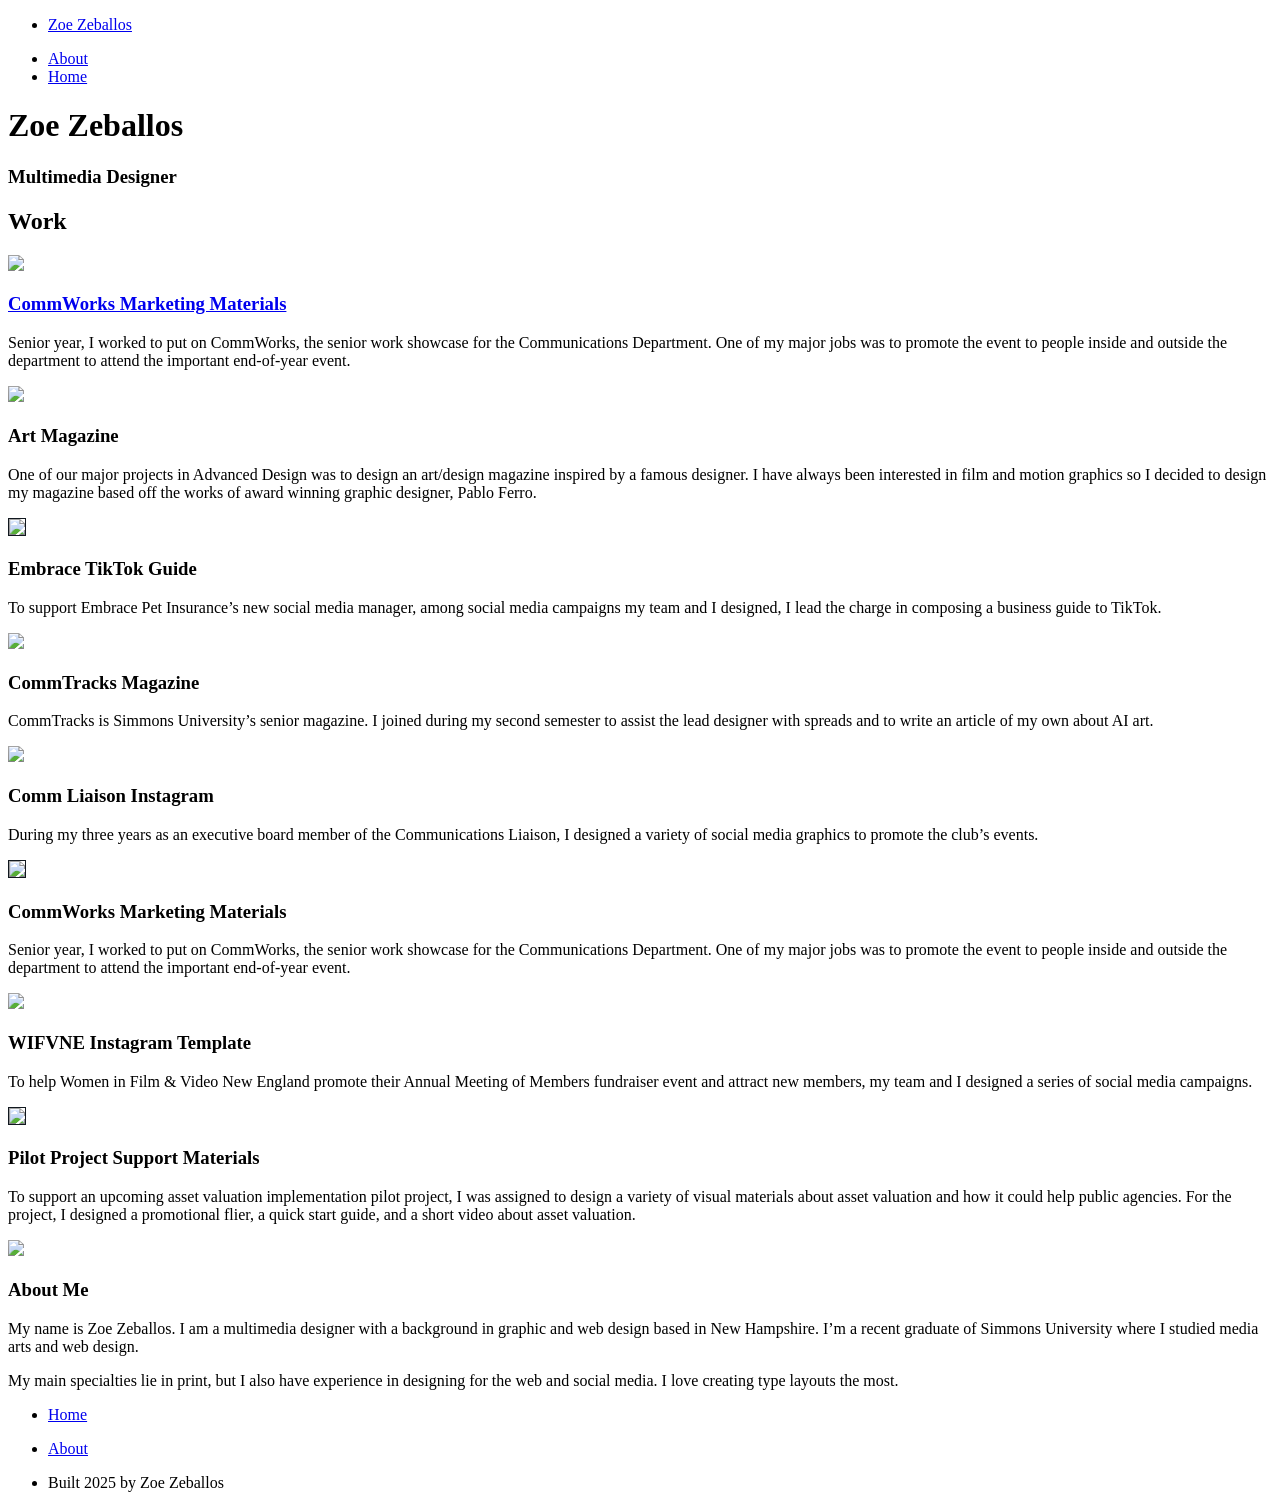
==== index.html @ 1ee5b4a7 "Create index.html" ====
<!DOCTYPE html>
<html lang="en-us">

  <head>
    <meta charset="UTF-8">
    <meta name="viewport" content="width=device-width, initial-scale=1.0">
    <title>Zoe Zeballos</title>
    
    <link href="/ZZportfolio/normalize.css" rel="stylesheet" type="text/css" media="all">
    <link href="/ZZportfolio/style.css" rel="stylesheet" type="text/css" media="all">
    
  </head>
  
  <body>
  
  
  
    <header>
    
    
      <nav class="nav">
        <div class="nav-left">
            <ul>
                <li><div class="logo"><a href="https://zmzebra.neocities.org/ZZportfolio/">Zoe Zeballos</a></div></li>
            </ul>
        </div>
        <div class="nav-right">
            <ul>
                <li><a href="https://zmzebra.neocities.org/ZZportfolio/about">About</a></li>
                <li><a href="https://zmzebra.neocities.org/ZZportfolio/">Home</a></li>
            </ul>
        </div>
      </nav>
      
     
      <div id="splash"><h1>Zoe Zeballos</h1> <h3>Multimedia Designer</h3></div>
    </header>
    
        
    <main>
    
    
    <section>
    <span class="gallery"><h1>Work</h1></span>
      
          <div class="row">
            <div class="column">
              <a href="https://zmzebra.neocities.org/ZZportfolio/projects/commworks"><img src="img/CWinstagram.png"></a> <div class="caption"><a href="https://zmzebra.neocities.org/ZZportfolio/projects/commworks"><h3>CommWorks Marketing Materials</h3></a><p>Senior year, I worked to put on CommWorks, the senior work showcase for the Communications Department. One of my major jobs was to promote the event to people inside and outside the department to attend the important end-of-year event.</p></div>
              <img src="thumbnails/AMthumb.jpg"> <div class="caption"><h3>Art Magazine</h3><p>One of our major projects in Advanced Design was to design an art/design magazine inspired by a famous designer. I have always been interested in film and motion graphics so I decided to design my magazine based off the works of award winning graphic designer, Pablo Ferro.</p></div>
              <img src="thumbnails/EMBRACEthumb.png" style="border: solid 1px #11181F;"> <div class="caption"><h3>Embrace TikTok Guide</h3><p>To support Embrace Pet Insurance’s new social media manager, among social media campaigns my team and I designed, I lead the charge in composing a business guide to TikTok.</p></div>
            
              
          
            </div>
          <div class="column">
            <img src="thumbnails/CTthumb.png"> <div class="caption"><h3>CommTracks Magazine</h3><p>CommTracks is Simmons University’s senior magazine. I joined during my second semester to assist the lead designer with spreads and to write an article of my own about AI art. </p></div>
            <img src="img/CLcards.png"> <div class="caption"><h3>Comm Liaison Instagram</h3><p>During my three years as an executive board member of the Communications Liaison, I designed a variety of social media graphics to promote the club’s events.</p></div>
            <img src="thumbnails/ECthumb.png" style="border: solid 1px #11181F;"> <div class="caption"><h3>CommWorks Marketing Materials</h3><p>Senior year, I worked to put on CommWorks, the senior work showcase for the Communications Department. One of my major jobs was to promote the event to people inside and outside the department to attend the important end-of-year event.</p></div>
            
      
        </div>
          <div class="column">
            <img src="img/WIF1.png"> <div class="caption"><h3>WIFVNE Instagram Template</h3><p>To help Women in Film & Video New England promote their Annual Meeting of Members fundraiser event and attract new members, my team and I designed a series of social media campaigns.</p></div>
            <img src="thumbnails/AVthumb.png" style="border: solid 1px #11181F;"> <div class="caption"><h3>Pilot Project Support Materials</h3><p>To support an upcoming asset valuation implementation pilot project, I was assigned to design a variety of visual materials about asset valuation and how it could help public agencies. For the project, I designed a promotional flier, a quick start guide, and a short video about asset valuation.</p></div>
            
        
        </div>
      </div>
    </section>
    
    <section>
      <div class="about-row">
              <div class="about-column">
                <img src="img/pfpBorder.jpg">
                
              </div>
              
            <div class="about-column">
              <div class="centerbox"><h3>About Me</h3><p>My name is Zoe Zeballos. I am a multimedia designer with a background in graphic and web design based in New Hampshire. I’m a recent graduate of Simmons University where I studied media arts and web design.</p>

                <p>My main specialties lie in print, but I also have experience in designing for the web and social media. I love creating type layouts the most.</p>
              </div>
              </div>
      </div>
    </section>
    </main>
    <footer>
    
      <div class="foot-nav">
        <div class="foot-left">
            <ul>
                
                
                <li><p><a href="https://zmzebra.neocities.org/ZZportfolio/">Home</a></p></li>
                <li><p><a href="https://zmzebra.neocities.org/ZZportfolio/about">About</a></p></li>
            </ul>
        </div>
        <div class="foot-right">
            <ul>
                <li><div class="credit"><p>Built 2025 by Zoe Zeballos</p></div></li>
            </ul>
            </div>
       
      </div>
    </footer>

  </body>
</html>
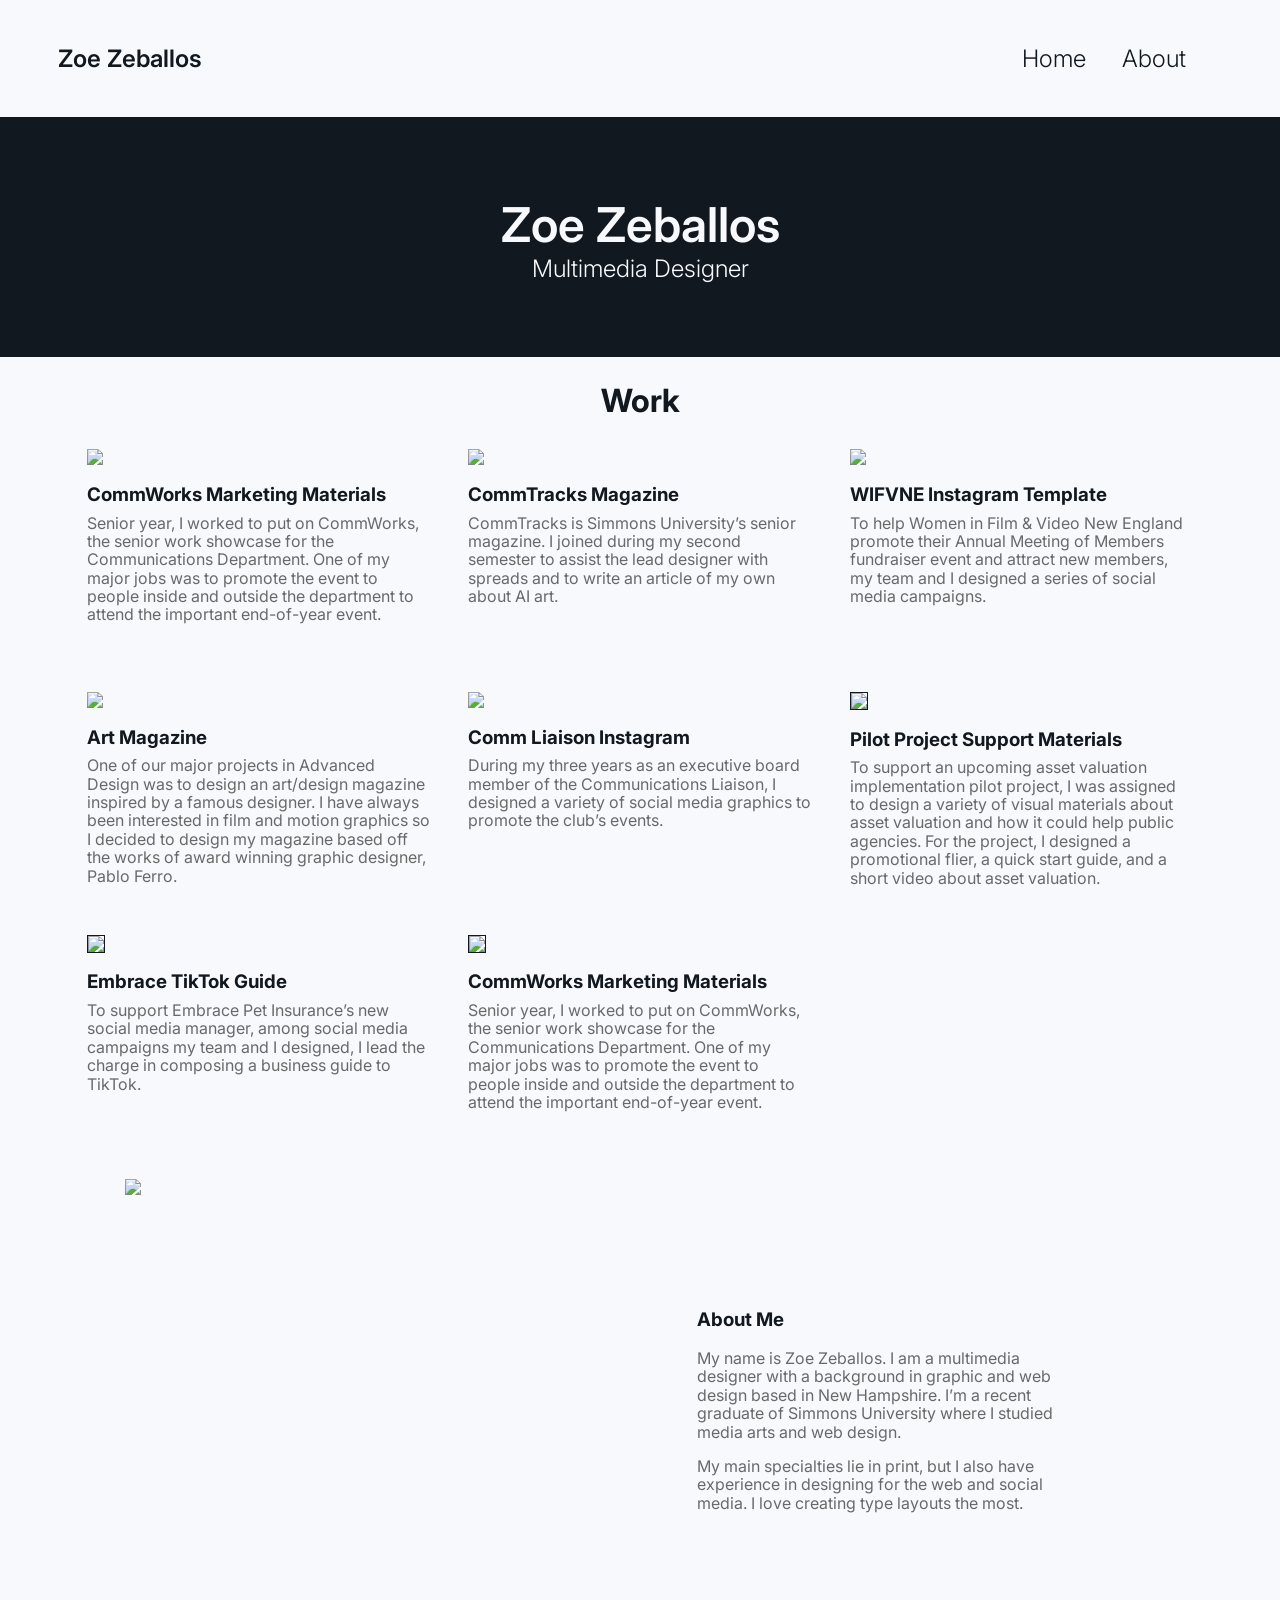
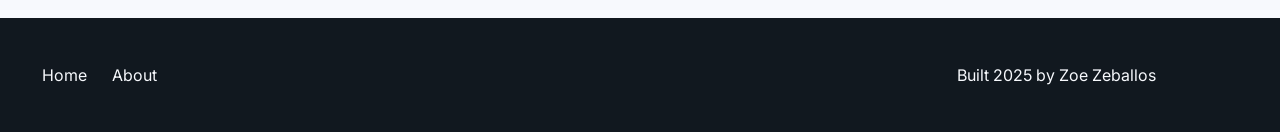
==== commit db6b7a94: "Update index.html" ====
--- a/index.html
+++ b/index.html
@@ -6,8 +6,8 @@
     <meta name="viewport" content="width=device-width, initial-scale=1.0">
     <title>Zoe Zeballos</title>
     
-    <link href="/ZZportfolio/normalize.css" rel="stylesheet" type="text/css" media="all">
-    <link href="/ZZportfolio/style.css" rel="stylesheet" type="text/css" media="all">
+    <link href="normalize.css" rel="stylesheet" type="text/css" media="all">
+    <link href="style.css" rel="stylesheet" type="text/css" media="all">
     
   </head>
   
@@ -21,13 +21,13 @@
       <nav class="nav">
         <div class="nav-left">
             <ul>
-                <li><div class="logo"><a href="https://zmzebra.neocities.org/ZZportfolio/">Zoe Zeballos</a></div></li>
+                <li><div class="logo"><a href="index.html">Zoe Zeballos</a></div></li>
             </ul>
         </div>
         <div class="nav-right">
             <ul>
-                <li><a href="https://zmzebra.neocities.org/ZZportfolio/about">About</a></li>
-                <li><a href="https://zmzebra.neocities.org/ZZportfolio/">Home</a></li>
+                <li><a href="about.html">About</a></li>
+                <li><a href="index.html">Home</a></li>
             </ul>
         </div>
       </nav>
@@ -91,8 +91,8 @@
             <ul>
                 
                 
-                <li><p><a href="https://zmzebra.neocities.org/ZZportfolio/">Home</a></p></li>
-                <li><p><a href="https://zmzebra.neocities.org/ZZportfolio/about">About</a></p></li>
+                <li><p><a href="index.html">Home</a></p></li>
+                <li><p><a href="about.html">About</a></p></li>
             </ul>
         </div>
         <div class="foot-right">
--- a/style.css
+++ b/style.css
@@ -0,0 +1,512 @@
+/*FONTS*/
+@import url('https://fonts.googleapis.com/css2?family=Lato:ital,wght@0,100;0,300;0,400;0,700;0,900;1,100;1,300;1,400;1,700;1,900&display=swap');
+@import url('https://fonts.googleapis.com/css2?family=Lato:ital,wght@0,100;0,300;0,400;0,700;0,900;1,100;1,300;1,400;1,700;1,900&family=Roboto:ital,wght@0,100..900;1,100..900&display=swap');
+@import url('https://fonts.googleapis.com/css2?family=Inter:ital,opsz,wght@0,14..32,100..900;1,14..32,100..900&family=Lato:ital,wght@0,100;0,300;0,400;0,700;0,900;1,100;1,300;1,400;1,700;1,900&family=Roboto:ital,wght@0,100..900;1,100..900&display=swap');
+
+/*Global*/
+html {
+  background-color:#f7f9fd;
+  }
+
+#site-container {
+  width:100%;
+  border-radius: 10px;
+  margin:1.5%;
+  margin-top:2%;
+  color: #f7f9fd;
+  font-family: Verdana;
+} 
+
+
+header {
+  width:100%;
+  margin:0%;
+  margin-top:0%;
+  color: #11181F;
+  font-family: "Inter", Verdana, sans-serif;
+  background:#f7f9fd;
+  
+  
+}
+
+/* visited link */
+header a:visited {
+  color: #11181F;
+}
+
+#splash{
+  width:100%;
+  margin: auto;
+  background:#11181F;
+  color:#f7f9fd;
+  text-align: center;
+  padding-top:5%;
+  padding-bottom:5%;
+}
+
+#splash h1{
+  font-size:3em;
+  line-height:.5em;
+  font-weight:600;
+  
+}
+
+#splash h3{
+  font-size:1.5em;
+  line-height:0em;
+  font-weight:300;
+}
+
+@media screen and (max-width: 1000px) {
+  #splash{
+    width:100%;
+    margin: auto;
+    background:#11181F;
+    color:#f7f9fd;
+    text-align: center;
+    padding-top:5%;
+    padding-bottom:5%;
+  }
+  
+  #splash h1{
+    font-size:2em;
+    line-height:1em;
+    font-weight:600;
+    
+  }
+  
+  #splash h3{
+    font-size:1em;
+    font-weight:300;
+  }
+}
+
+main {
+  /*background-color:coral;*/
+  margin:5%;
+  padding-bottom:2%;
+  margin-top:2%;
+  color: #11181F;
+  font-family: "Inter", Verdana, sans-serif;
+}
+
+.gallery h1 {
+  font-weight:700;
+  text-align:center;
+}
+        
+.responsive {
+          padding: 0 6px;
+          float: left;
+          width: 24.99999%;
+        }
+        
+@media only screen and (max-width: 700px) {
+          .responsive {
+            width: 49.99999%;
+            margin: 6px 0;
+          }
+        }
+        
+@media only screen and (max-width: 500px) {
+          .responsive {
+            width: 100%;
+          }
+        }
+
+
+/*Nav*/
+nav {
+    padding: 3%;
+    margin:.5%;
+    margin-left:1.5%;
+    margin-right:1.5%;
+    font-size:1.5em;
+
+}
+nav ul {
+    list-style-type: none;
+    margin: 0;
+    padding: 0;
+    overflow: hidden;
+}
+
+nav a {
+    display: block;
+    width: 100px;
+    text-decoration:none;
+    color:#11181F;
+    font-weight:300;
+}
+
+nav a:hover, a:active {
+  color: gray;
+  
+}
+
+nav .logo a {
+    display: block;
+    width: 600px;
+    text-decoration:none;
+    font-weight:600;
+    color:#11181F;
+}
+
+.nav-left {
+    float: left;
+}
+
+.nav-left ul li {
+    float: left;
+}
+
+.nav-right ul li {
+    float: right;
+}
+
+
+/* Responsive layout  */
+@media screen and (max-width: 1000px) {
+  nav {
+    flex: 100%;
+    max-width: 100%;
+
+  }
+  
+  nav a{
+    flex: 100%;
+    width:80px;
+  }  
+
+  nav .logo a{
+    flex: 100%;
+    width:150px;
+  }
+}
+
+/* Responsive layout  */
+@media screen and (max-width: 500px) {
+  nav {
+    flex: 100%;
+    max-width: 100%;
+    margin-top: 4%;
+    margin-bottom:4%;
+  }
+  
+  nav a{
+    flex: 100%;
+    width:80px;
+  }  
+  
+  .logo a{
+    flex: 100%;
+    width:100px;
+  }
+}
+
+
+
+
+/*NEW GALLERY*/
+
+.column .caption {
+  margin-top: 8px;
+  vertical-align: middle;
+  width: 100%;
+  border: solid black 0px;
+  height: 200px;
+}
+
+.column .caption h3 {
+  margin-bottom:0px;
+}
+
+.column .caption a {
+  text-decoration:none;
+  color:#11181F;
+  
+}
+
+.column .caption a:visted {
+  text-decoration:none;
+  color:#11181F;
+  
+}
+
+.column .caption p {
+  margin-top:8px;
+  color: DimGrey;
+}
+
+.row {
+  display: flex;
+  flex-wrap: wrap;
+  padding: 0 4px;
+  
+}
+
+/* Create four equal columns that sits next to each other */
+.column {
+  flex: 30%;
+  max-width: 30%;
+  padding: 0 4px;
+  margin-left: auto;
+  margin-right: auto;
+}
+
+.column img {
+  margin-top: 8px;
+  vertical-align: middle;
+  width: 100%;
+}
+
+/* Responsive layout - makes a two column-layout instead of four columns */
+@media screen and (max-width: 1000px) {
+  .column {
+    flex: 70%;
+    max-width: 70%;
+  }
+}
+
+/* Responsive layout - makes the two columns stack on top of each other instead of next to each other */
+@media screen and (max-width: 500px) {
+  .column {
+    flex: 100%;
+    max-width: 100%;
+  }
+}
+
+/*about flexbox*/
+.about-row {
+  display: flex;
+  flex-wrap: wrap;
+  padding: 0 4px;
+  margin-left: auto;
+  margin-right: auto;
+  
+}
+
+/* Create four equal columns that sits next to each other */
+.about-column {
+  flex: 40%;
+  max-width: 40%;
+  padding: 0 4px;
+  margin-left: auto;
+  margin-right: auto;
+  
+}
+
+.about-column img {
+  margin-top: 8px;
+  vertical-align: middle;
+  width: 100%;
+  margin-left: auto;
+  margin-right: auto;
+}
+
+.about-column p {
+  margin-top: 8px;
+  vertical-align: middle;
+  width: 100%;
+  
+  color: DimGrey;
+}
+
+.centerbox{
+  margin: auto;
+  margin-top:30%;
+  width: 80%;
+  border: 0px solid green;
+  margin-left: 0px;
+  margin-right: auto;
+
+}
+
+.halfbox {
+  margin-top: 15%;
+  width: 80%;
+  border: 0px solid green;
+  margin-right: auto;
+}
+
+
+/* Responsive layout - makes a two column-layout instead of four columns */
+@media screen and (max-width: 1000px) {
+    .about-column {
+      flex: 70%;
+      max-width: 70%;
+    }
+
+    .centerbox{
+      margin: auto;
+      margin-top:5%;
+      width: 100%;
+      border: 0px solid green;
+      margin-left: auto;
+      margin-right: auto;
+  }
+  
+  .halfbox {
+  margin-top: 5%;
+  width: 100%;
+  margin-right: auto;
+}
+}
+
+@media screen and (max-width: 500px) {
+    .about-column {
+      flex: 100%;
+      max-width: 100%;
+    }
+    .centerbox{
+      margin: auto;
+      margin-top:5%;
+      width: 100%;
+      border: 0px solid green;
+      margin-left: auto;
+      margin-right: auto;
+  }
+  
+  .halfbox {
+    margin-top: 5%;
+    width: 100%;
+    margin-right: auto;
+}
+}
+
+/*ARTICLE STYLES*/
+main article{
+  margin-left:10%;
+  margin-right:10%;
+}
+
+
+
+/*ALL LINKS*/
+
+
+
+/*FOOTER*/
+footer {
+  width:100%;
+  margin: auto;
+  background:#11181F;
+  color:#f7f9fd;
+  padding-top:1%;
+  padding-bottom:1%;
+  font-family: "Inter", Verdana, sans-serif;
+  text-decoration:none;
+}
+
+
+/* visited link */
+footer a:visited {
+  color: #f7f9fd;
+}
+
+.foot-nav{
+    padding: 1%;
+    margin:.5%;
+    margin-left:2%;
+    margin-right:2%;
+}
+
+footer ul {
+    list-style-type: none;
+    margin: 0;
+    padding: 0;
+    overflow: hidden;
+}
+
+.foot-left {
+    float: left;
+}
+
+.foot-left ul li {
+    float: left;
+}
+
+.foot-right ul li {
+    float: right;
+}
+
+footer .credit{
+  text-decoration:none;
+  color:#f7f9fd;
+  display: block;
+  width: 300px;
+}
+
+footer p {
+  margin-left:5%;
+}
+
+footer a {
+  text-decoration:none;
+  color:#f7f9fd;
+  display: block;
+  width: 70px;
+}
+
+footer a:hover, a:active {
+  color: gray;
+  
+}
+
+@media screen and (max-width: 1000px) {
+  footer {
+    flex: 100%;
+    max-width: 100%;
+  }
+  
+  footer a{
+    width:80px;
+  }  
+  
+  footer .credit{
+    text-decoration:none;
+    color:#f7f9fd;
+    display: block;
+    width: 230px;
+  }
+  
+  .foot-right ul li {
+      float: right;
+  }
+
+}
+
+/* Responsive layout  */
+@media screen and (max-width: 500px) {
+  footer {
+    flex: 100%;
+    max-width: 100%;
+    margin-top:15%
+  }
+  
+  
+  footer a{
+    flex: 100%;
+    margin-left:15%;
+    width:100px;
+  }  
+  
+  
+  .foot-left {
+    float: left;
+  }
+  
+  .foot-left ul li {
+      float: left;
+  }
+  
+  .foot-right ul li {
+      float: right;
+      
+  }
+
+  footer .credit p {
+    color:#11181F;
+  }
+
+}
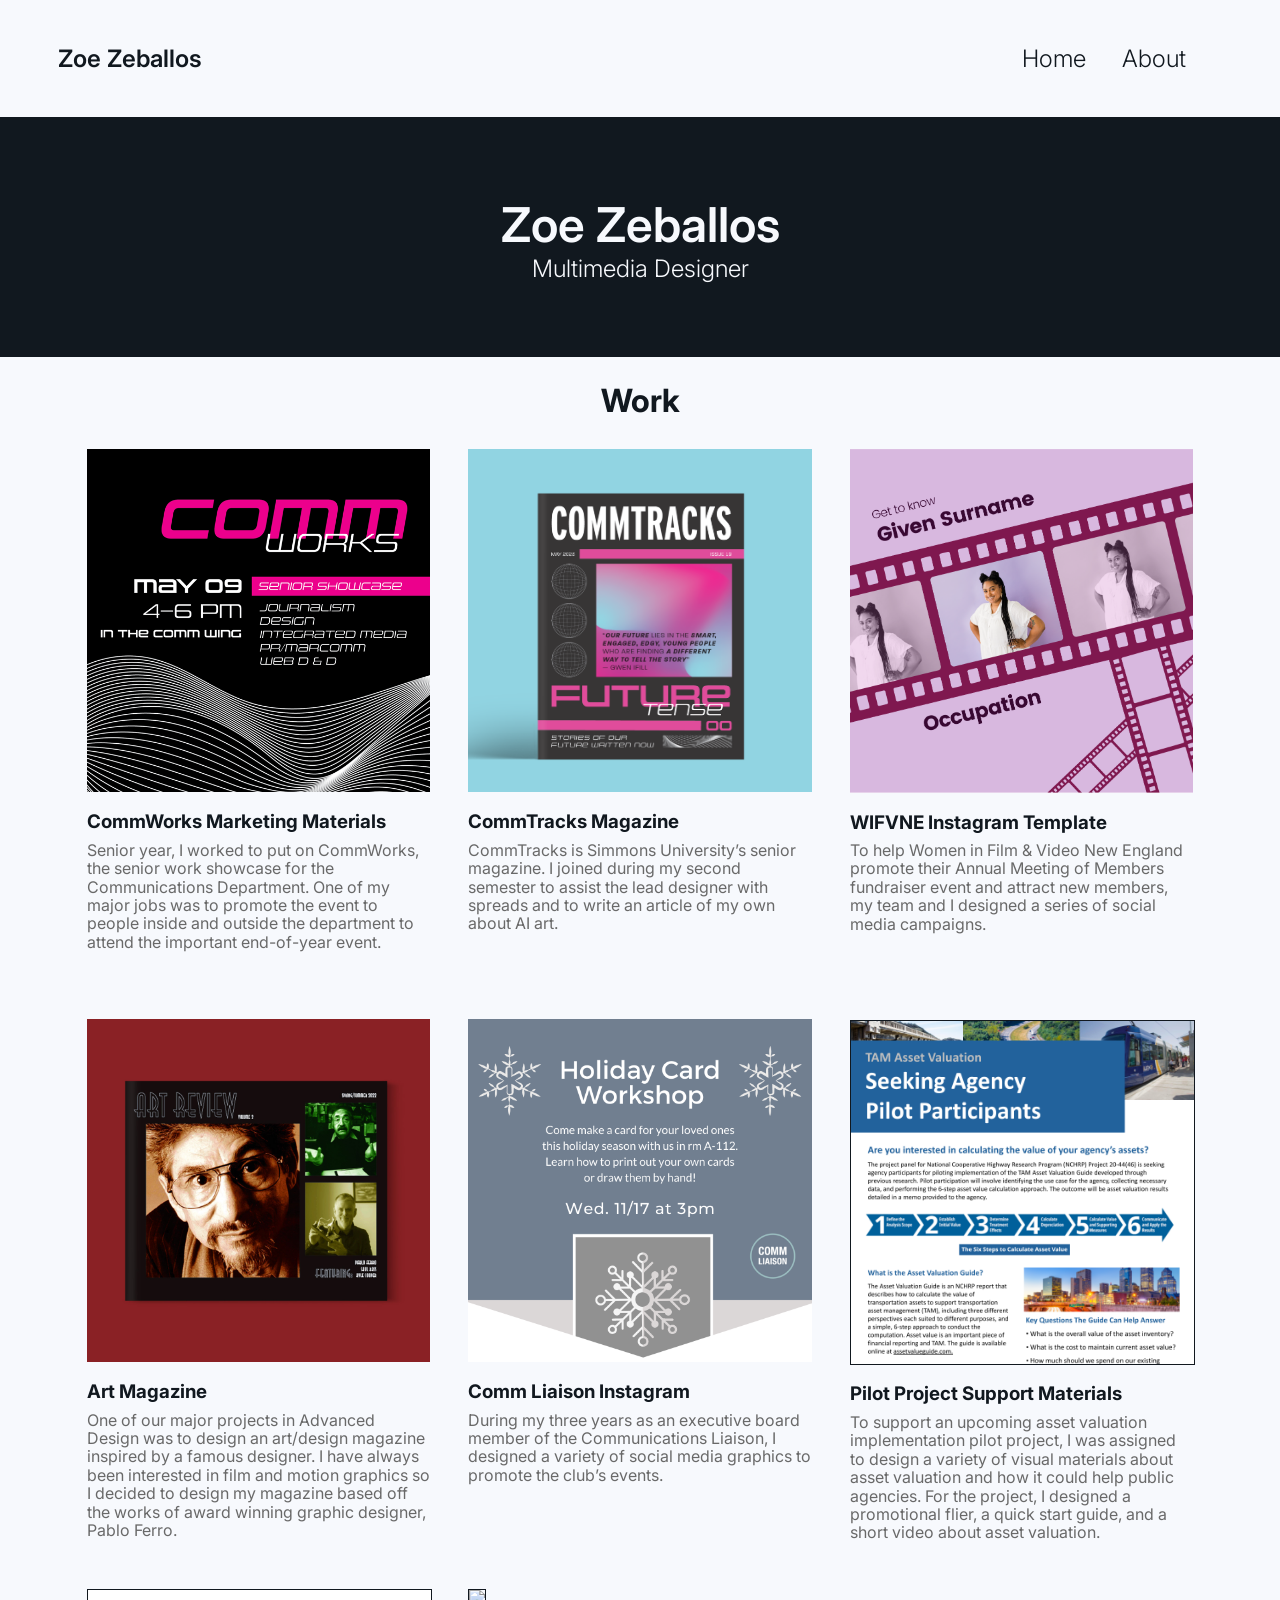
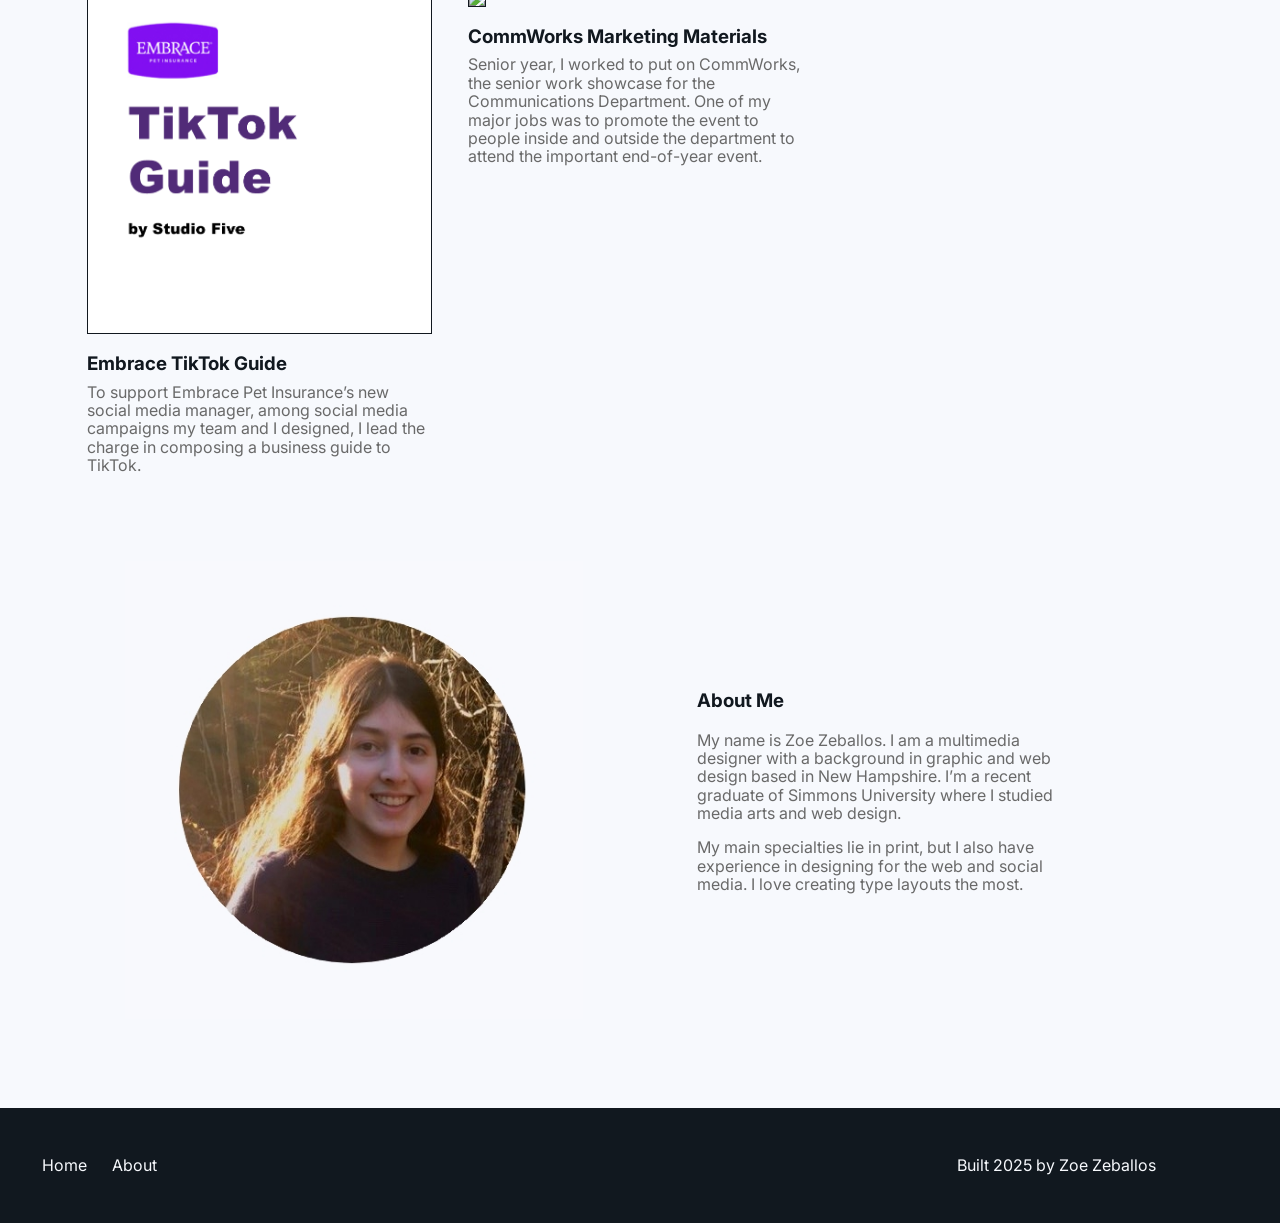
==== commit 8601cb05: "Update index.html" ====
--- a/index.html
+++ b/index.html
@@ -45,7 +45,7 @@
       
           <div class="row">
             <div class="column">
-              <a href="https://zmzebra.neocities.org/ZZportfolio/projects/commworks"><img src="img/CWinstagram.png"></a> <div class="caption"><a href="https://zmzebra.neocities.org/ZZportfolio/projects/commworks"><h3>CommWorks Marketing Materials</h3></a><p>Senior year, I worked to put on CommWorks, the senior work showcase for the Communications Department. One of my major jobs was to promote the event to people inside and outside the department to attend the important end-of-year event.</p></div>
+              <a href="/projects/commworks"><img src="img/CWinstagram.png"></a> <div class="caption"><a href="/projects/commworks"><h3>CommWorks Marketing Materials</h3></a><p>Senior year, I worked to put on CommWorks, the senior work showcase for the Communications Department. One of my major jobs was to promote the event to people inside and outside the department to attend the important end-of-year event.</p></div>
               <img src="thumbnails/AMthumb.jpg"> <div class="caption"><h3>Art Magazine</h3><p>One of our major projects in Advanced Design was to design an art/design magazine inspired by a famous designer. I have always been interested in film and motion graphics so I decided to design my magazine based off the works of award winning graphic designer, Pablo Ferro.</p></div>
               <img src="thumbnails/EMBRACEthumb.png" style="border: solid 1px #11181F;"> <div class="caption"><h3>Embrace TikTok Guide</h3><p>To support Embrace Pet Insurance’s new social media manager, among social media campaigns my team and I designed, I lead the charge in composing a business guide to TikTok.</p></div>
             
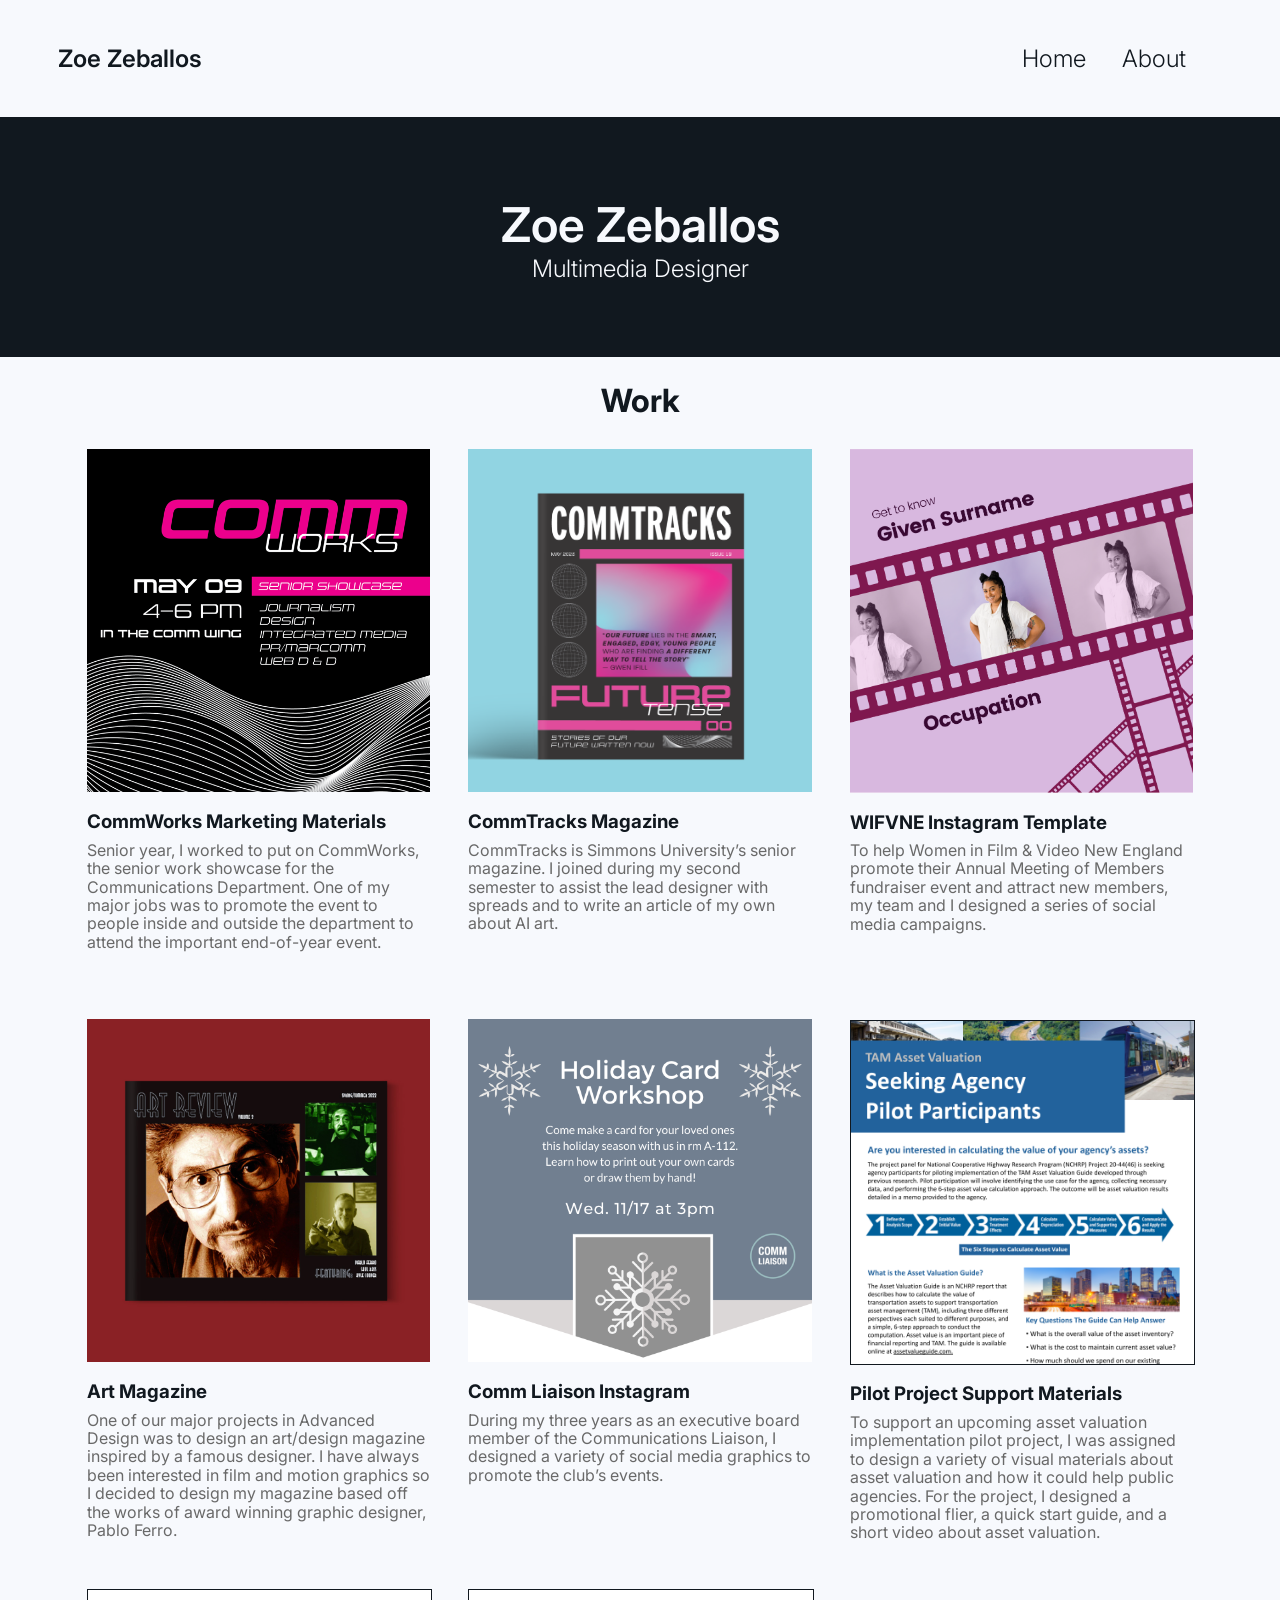
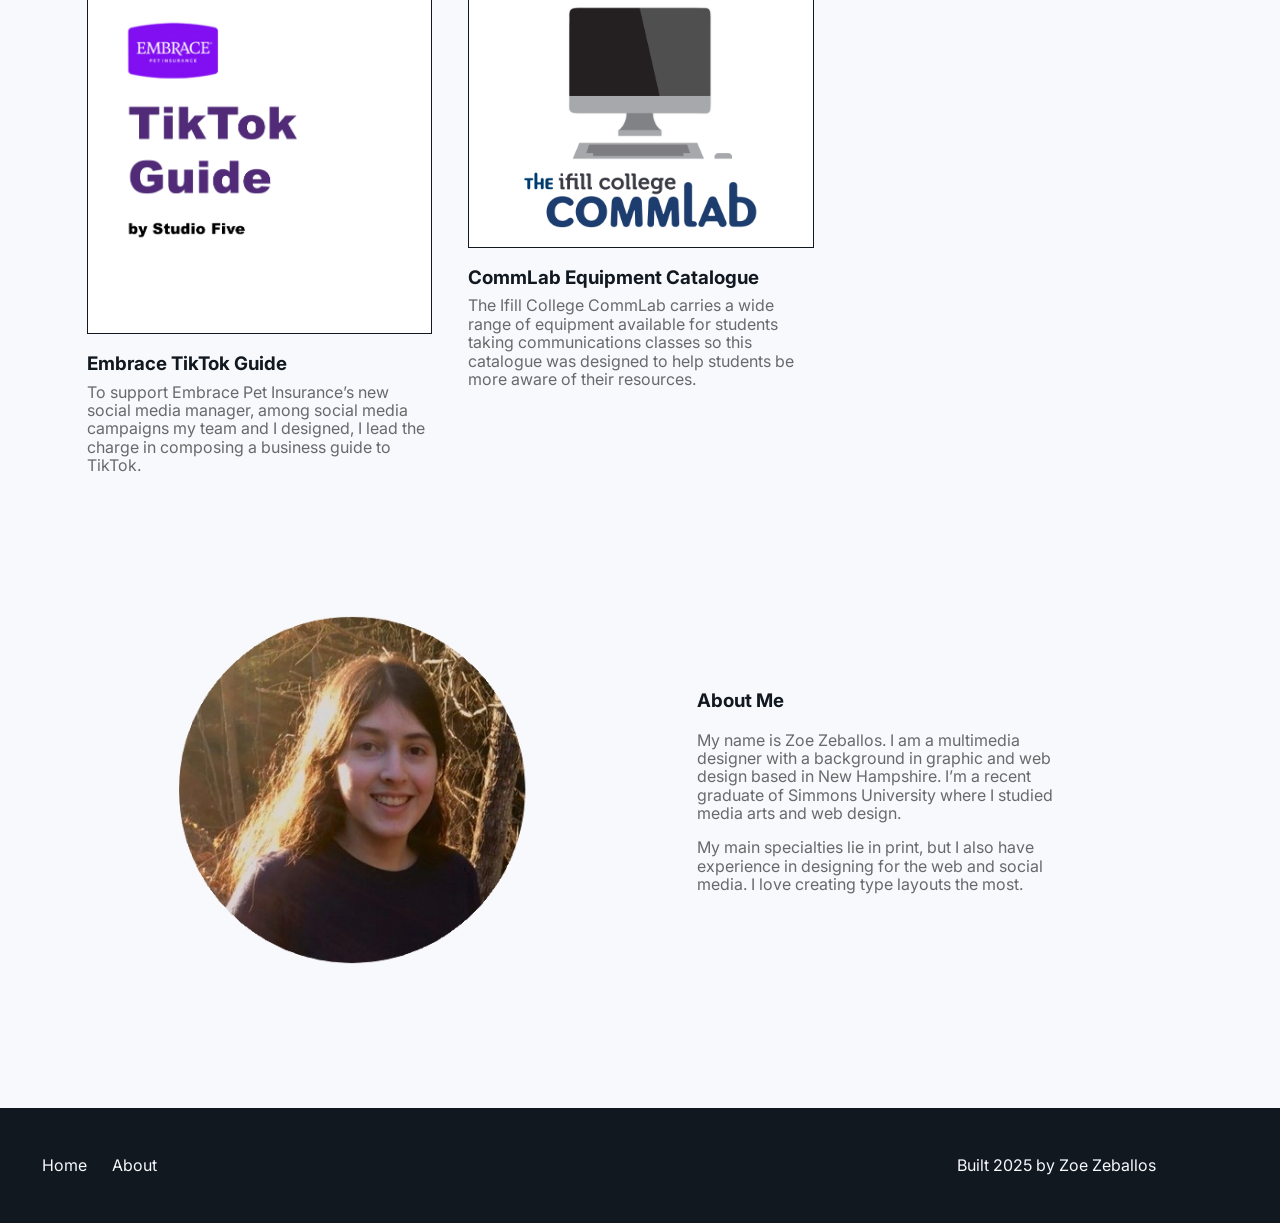
==== commit 6d5e854c: "Update index.html" ====
--- a/index.html
+++ b/index.html
@@ -55,7 +55,9 @@
           <div class="column">
             <img src="thumbnails/CTthumb.png"> <div class="caption"><h3>CommTracks Magazine</h3><p>CommTracks is Simmons University’s senior magazine. I joined during my second semester to assist the lead designer with spreads and to write an article of my own about AI art. </p></div>
             <img src="img/CLcards.png"> <div class="caption"><h3>Comm Liaison Instagram</h3><p>During my three years as an executive board member of the Communications Liaison, I designed a variety of social media graphics to promote the club’s events.</p></div>
-            <img src="thumbnails/ECthumb.png" style="border: solid 1px #11181F;"> <div class="caption"><h3>CommWorks Marketing Materials</h3><p>Senior year, I worked to put on CommWorks, the senior work showcase for the Communications Department. One of my major jobs was to promote the event to people inside and outside the department to attend the important end-of-year event.</p></div>
+            <img src="thumbnails/ECthumb.png" style="border: solid 1px #11181F;"> <div class="caption"><h3>CommLab Equipment Catalogue</h3><p>The Ifill College CommLab carries a wide range of equipment available for students taking communications classes so this catalogue was designed to help students be more aware of their resources.
+
+</p></div>
             
       
         </div>
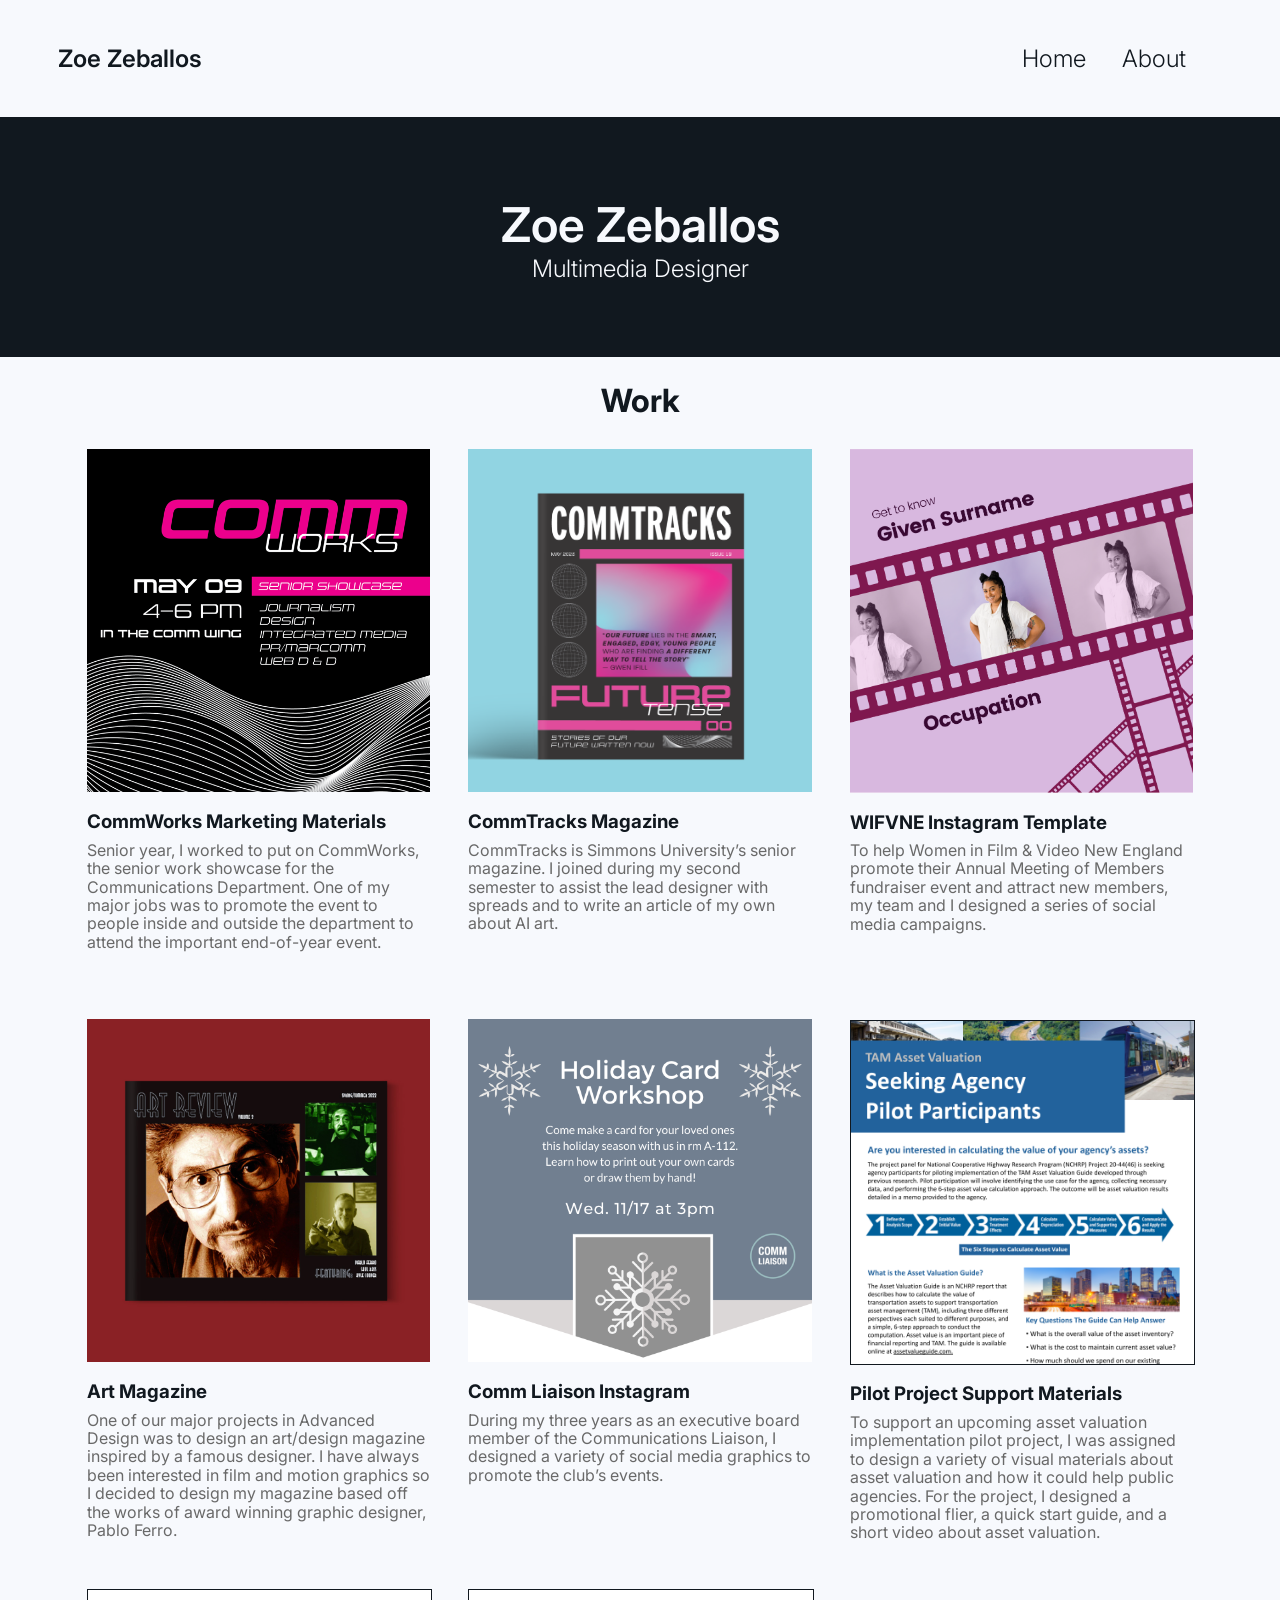
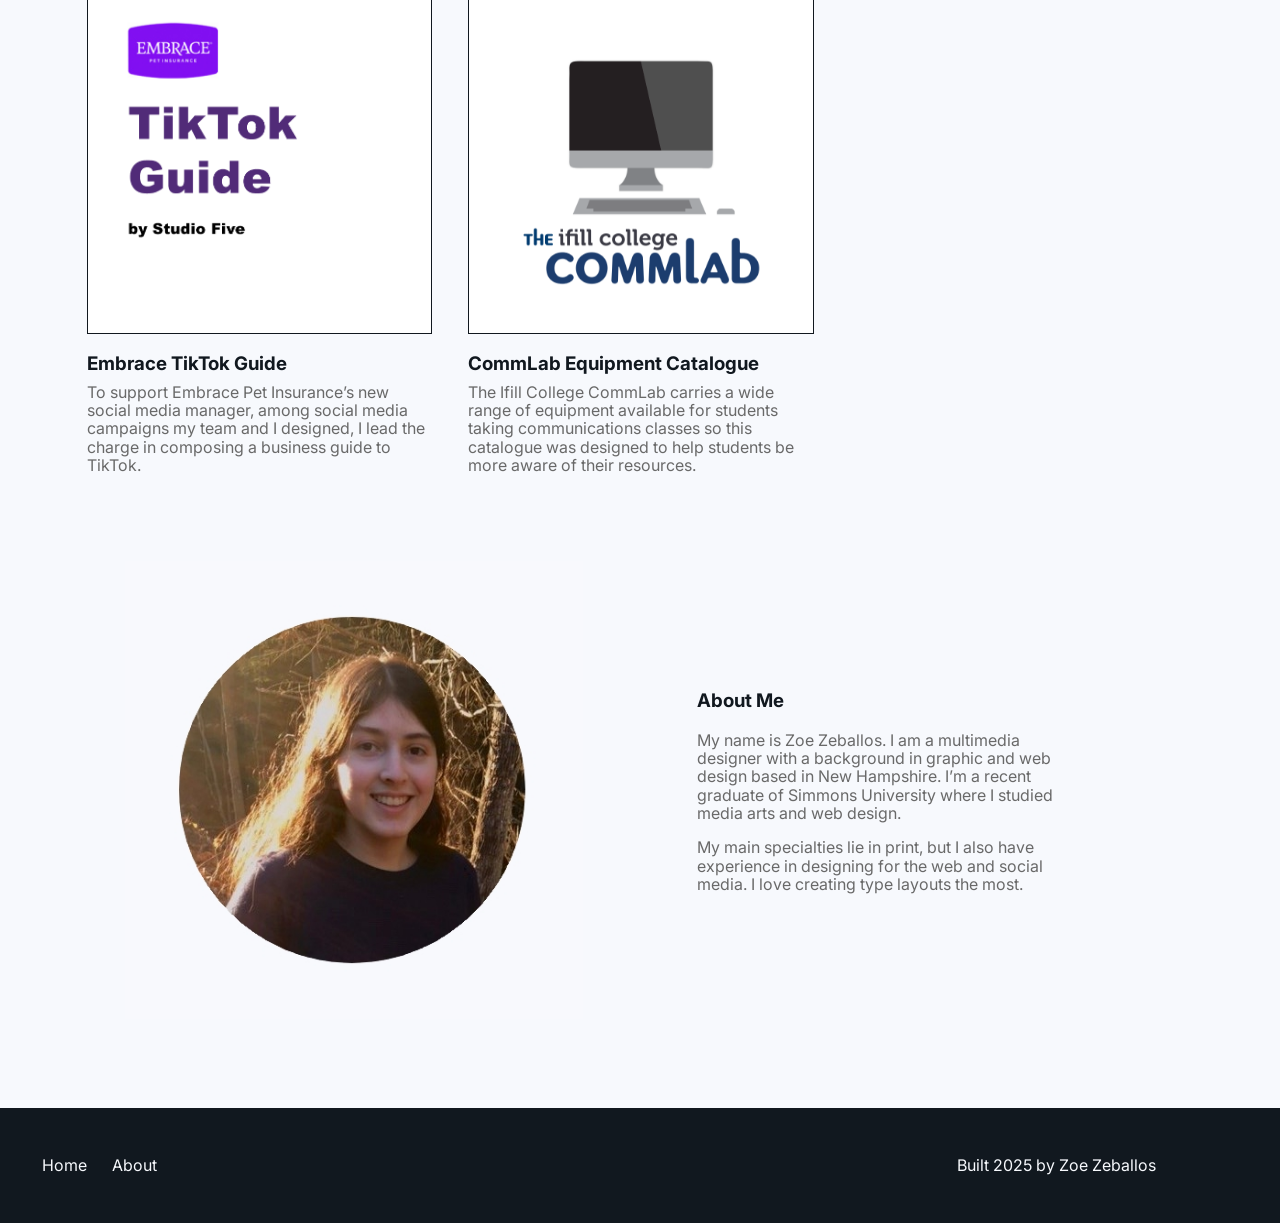
==== commit f8e2a5af: "Update index.html" ====
--- a/index.html
+++ b/index.html
@@ -4,7 +4,7 @@
   <head>
     <meta charset="UTF-8">
     <meta name="viewport" content="width=device-width, initial-scale=1.0">
-    <title>Zoe Zeballos</title>
+    <title>Home</title>
     
     <link href="normalize.css" rel="stylesheet" type="text/css" media="all">
     <link href="style.css" rel="stylesheet" type="text/css" media="all">
@@ -45,28 +45,22 @@
       
           <div class="row">
             <div class="column">
-              <a href="/projects/commworks"><img src="img/CWinstagram.png"></a> <div class="caption"><a href="/projects/commworks"><h3>CommWorks Marketing Materials</h3></a><p>Senior year, I worked to put on CommWorks, the senior work showcase for the Communications Department. One of my major jobs was to promote the event to people inside and outside the department to attend the important end-of-year event.</p></div>
-              <img src="thumbnails/AMthumb.jpg"> <div class="caption"><h3>Art Magazine</h3><p>One of our major projects in Advanced Design was to design an art/design magazine inspired by a famous designer. I have always been interested in film and motion graphics so I decided to design my magazine based off the works of award winning graphic designer, Pablo Ferro.</p></div>
-              <img src="thumbnails/EMBRACEthumb.png" style="border: solid 1px #11181F;"> <div class="caption"><h3>Embrace TikTok Guide</h3><p>To support Embrace Pet Insurance’s new social media manager, among social media campaigns my team and I designed, I lead the charge in composing a business guide to TikTok.</p></div>
-            
-              
+              <a href="projects/commworks.html"> <img src="img/CWinstagram.png"> <div class="caption"><h3>CommWorks Marketing Materials</h3></a><p>Senior year, I worked to put on CommWorks, the senior work showcase for the Communications Department. One of my major jobs was to promote the event to people inside and outside the department to attend the important end-of-year event.</p></div>
+              <a href="projects/artmagazine.html"> <img src="thumbnails/AMthumb.jpg"> <div class="caption"><h3>Art Magazine</h3></a><p>One of our major projects in Advanced Design was to design an art/design magazine inspired by a famous designer. I have always been interested in film and motion graphics so I decided to design my magazine based off the works of award winning graphic designer, Pablo Ferro.</p></div>
+              <a href="projects/embrace.html"> <img src="thumbnails/EMBRACEthumb.png" style="border: solid 1px #11181F;"><div class="caption"><h3>Embrace TikTok Guide</h3></a><p>To support Embrace Pet Insurance’s new social media manager, among social media campaigns my team and I designed, I lead the charge in composing a business guide to TikTok.</p></div>
+            </div>
+
+            <div class="column">
+              <a href="projects/commtracks.html"> <img src="thumbnails/CTthumb.png"> <div class="caption"><h3>CommTracks Magazine</h3></a><p>CommTracks is Simmons University’s senior magazine. I joined during my second semester to assist the lead designer with spreads and to write an article of my own about AI art. </p></div>
+              <a href="projects/comminsta.html"> <img src="img/CLcards.png"> <div class="caption"><h3>Comm Liaison Instagram</h3></a><p>During my three years as an executive board member of the Communications Liaison, I designed a variety of social media graphics to promote the club’s events.</p></div>
+              <a href="projects/equipcat.html"> <img src="thumbnails/ECthumb.png" style="border: solid 1px #11181F;"> <div class="caption"><h3>CommLab Equipment Catalogue</h3></a><p>The Ifill College CommLab carries a wide range of equipment available for students taking communications classes so this catalogue was designed to help students be more aware of their resources.</p></div>
+             </div>
+
+          <div class="column">
+            <a href="projects/wifvne.html"> <img src="img/WIF1.png"> <div class="caption"><h3>WIFVNE Instagram Template</h3></a><p>To help Women in Film & Video New England promote their Annual Meeting of Members fundraiser event and attract new members, my team and I designed a series of social media campaigns.</p></div>
+            <a href="projects/pilot.html"> <img src="thumbnails/AVthumb.png" style="border: solid 1px #11181F;"> <div class="caption"><h3>Pilot Project Support Materials</h3></a><p>To support an upcoming asset valuation implementation pilot project, I was assigned to design a variety of visual materials about asset valuation and how it could help public agencies. For the project, I designed a promotional flier, a quick start guide, and a short video about asset valuation.</p></div>
           
-            </div>
-          <div class="column">
-            <img src="thumbnails/CTthumb.png"> <div class="caption"><h3>CommTracks Magazine</h3><p>CommTracks is Simmons University’s senior magazine. I joined during my second semester to assist the lead designer with spreads and to write an article of my own about AI art. </p></div>
-            <img src="img/CLcards.png"> <div class="caption"><h3>Comm Liaison Instagram</h3><p>During my three years as an executive board member of the Communications Liaison, I designed a variety of social media graphics to promote the club’s events.</p></div>
-            <img src="thumbnails/ECthumb.png" style="border: solid 1px #11181F;"> <div class="caption"><h3>CommLab Equipment Catalogue</h3><p>The Ifill College CommLab carries a wide range of equipment available for students taking communications classes so this catalogue was designed to help students be more aware of their resources.
-
-</p></div>
-            
-      
-        </div>
-          <div class="column">
-            <img src="img/WIF1.png"> <div class="caption"><h3>WIFVNE Instagram Template</h3><p>To help Women in Film & Video New England promote their Annual Meeting of Members fundraiser event and attract new members, my team and I designed a series of social media campaigns.</p></div>
-            <img src="thumbnails/AVthumb.png" style="border: solid 1px #11181F;"> <div class="caption"><h3>Pilot Project Support Materials</h3><p>To support an upcoming asset valuation implementation pilot project, I was assigned to design a variety of visual materials about asset valuation and how it could help public agencies. For the project, I designed a promotional flier, a quick start guide, and a short video about asset valuation.</p></div>
-            
-        
-        </div>
+          </div>
       </div>
     </section>
     
